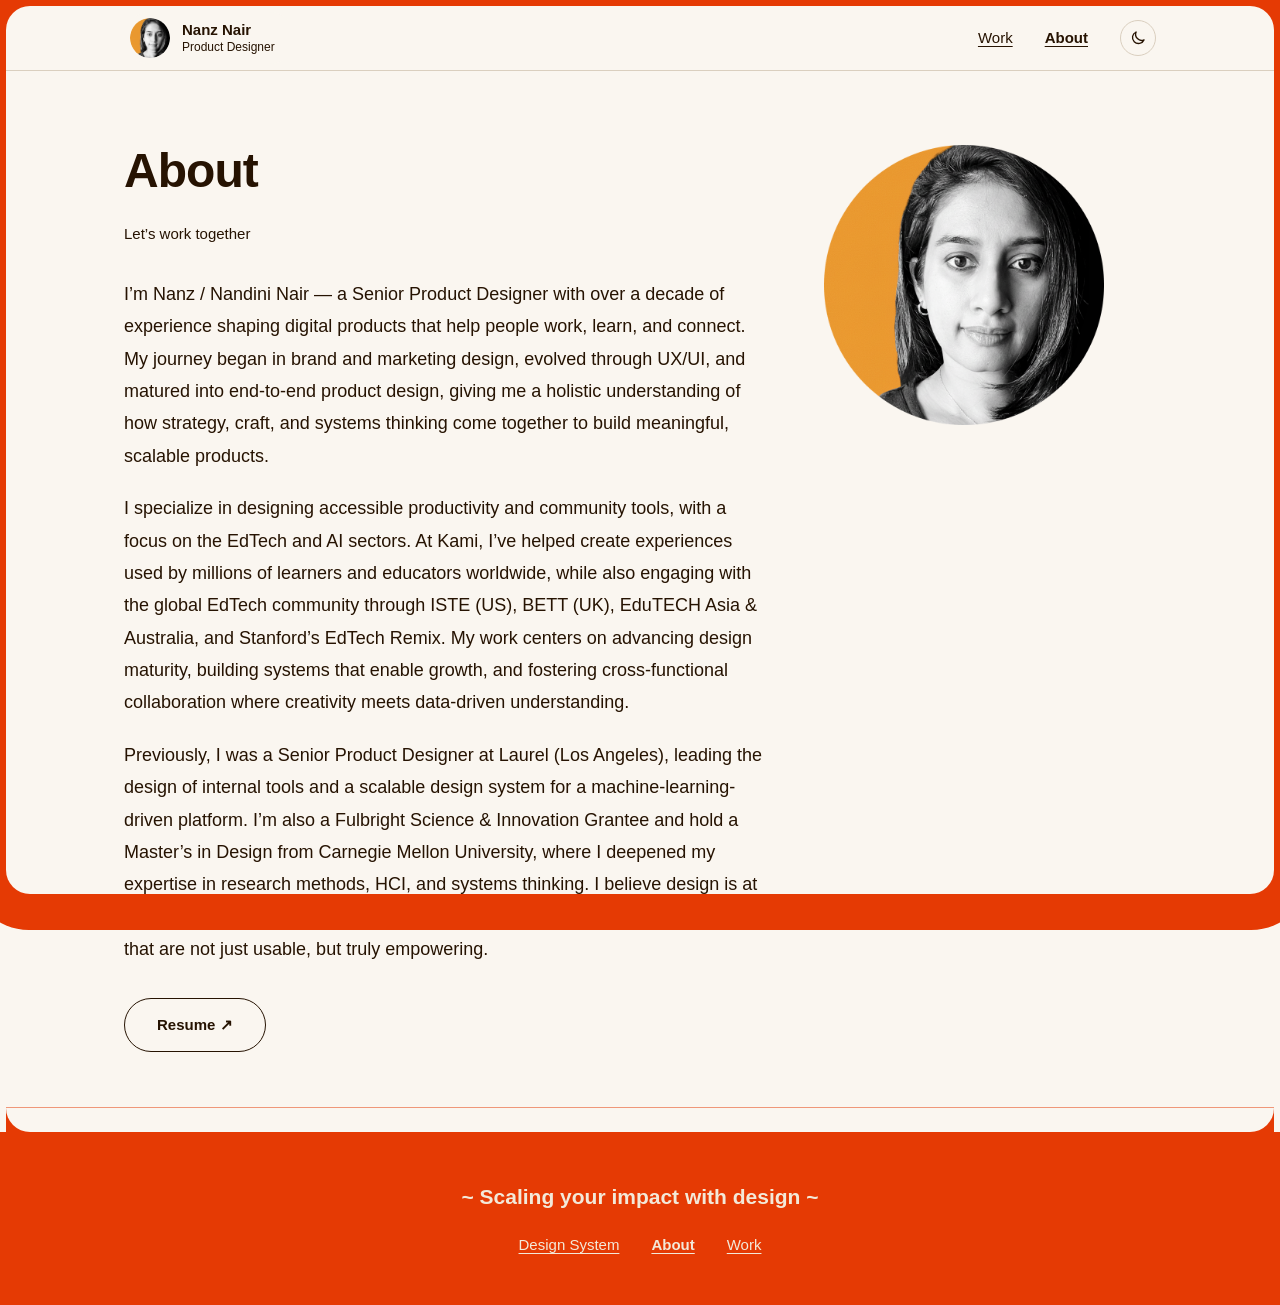
==== about.html @ 302755ed "Add About and Design System pages; restyle with Avenir, earth palette and dark mode - Move About int" ====
<!DOCTYPE html>
<html lang="en">
<head>
  <meta charset="UTF-8">
  <meta name="viewport" content="width=device-width, initial-scale=1.0">
  <meta http-equiv="Content-Security-Policy" content="default-src 'none'; script-src 'self'; style-src 'self'; font-src 'self'; img-src 'self' data:; base-uri 'none'; form-action 'none'">
  <title>About — Nanz Nair</title>
  <script src="theme.js"></script>
  <link rel="stylesheet" href="style.css">
  <link rel="icon" type="image/png" href="images/nanz-photo.png">
</head>
<body>

  <!-- Navigation -->
  <nav class="nav">
    <div class="nav-inner">
      <a href="index.html" class="nav-logo">
        <img src="images/nanz-photo.png" alt="Nanz Nair" class="nav-avatar">
        <span class="nav-logo-text">
          <span class="nav-logo-name" data-hover="Nandini Nair">Nanz Nair</span>
          <span class="nav-logo-role">Product Designer</span>
        </span>
      </a>
      <div class="nav-links">
        <a href="index.html#work">Work</a>
        <a href="about.html" aria-current="page">About</a>
        <button type="button" class="theme-toggle" aria-label="Switch to dark mode" aria-pressed="false">
          <svg class="icon-moon" viewBox="0 0 24 24" fill="none" stroke="currentColor" stroke-width="1.8" stroke-linecap="round" stroke-linejoin="round" aria-hidden="true"><path d="M20 14.5A8 8 0 0 1 9.5 4a8 8 0 1 0 10.5 10.5Z"/></svg>
          <svg class="icon-sun" viewBox="0 0 24 24" fill="none" stroke="currentColor" stroke-width="1.8" stroke-linecap="round" stroke-linejoin="round" aria-hidden="true"><circle cx="12" cy="12" r="4"/><path d="M12 2v2M12 20v2M4.9 4.9l1.4 1.4M17.7 17.7l1.4 1.4M2 12h2M20 12h2M4.9 19.1l1.4-1.4M17.7 6.3l1.4-1.4"/></svg>
        </button>
      </div>
    </div>
  </nav>

  <!-- About -->
  <main id="about" class="section about">
    <div class="container">
      <div class="about-inner">
        <h1 class="page-title">About</h1>
        <p class="about-label">Let&rsquo;s work together</p>
        <p class="about-bio">I&rsquo;m Nanz / Nandini Nair &mdash; a Senior Product Designer with over a decade of experience shaping digital products that help people work, learn, and connect. My journey began in brand and marketing design, evolved through UX/UI, and matured into end-to-end product design, giving me a holistic understanding of how strategy, craft, and systems thinking come together to build meaningful, scalable products.</p>
        <p class="about-bio">I specialize in designing accessible productivity and community tools, with a focus on the EdTech and AI sectors. At Kami, I&rsquo;ve helped create experiences used by millions of learners and educators worldwide, while also engaging with the global EdTech community through ISTE (US), BETT (UK), EduTECH Asia &amp; Australia, and Stanford&rsquo;s EdTech Remix. My work centers on advancing design maturity, building systems that enable growth, and fostering cross-functional collaboration where creativity meets data-driven understanding.</p>
        <p class="about-bio">Previously, I was a Senior Product Designer at Laurel (Los Angeles), leading the design of internal tools and a scalable design system for a machine-learning-driven platform. I&rsquo;m also a Fulbright Science &amp; Innovation Grantee and hold a Master&rsquo;s in Design from Carnegie Mellon University, where I deepened my expertise in research methods, HCI, and systems thinking. I believe design is at its best when it brings clarity and humanity to complexity &mdash; crafting experiences that are not just usable, but truly empowering.</p>
        <a href="https://www.linkedin.com/in/nanznair/" target="_blank" rel="noopener" class="btn btn--outline">Resume &#8599;</a>
      </div>
      <div class="about-image">
        <img src="images/nanz-photo.png" alt="Nanz Nair">
      </div>
    </div>
  </main>

  <!-- Footer -->
  <footer class="footer">
    <div class="container">
      <p class="footer-tagline">~ Scaling your impact with design ~</p>
      <nav class="footer-links" aria-label="Footer">
        <a href="design-system.html">Design System</a>
        <a href="about.html" aria-current="page">About</a>
        <a href="index.html#work">Work</a>
      </nav>
    </div>
  </footer>

</body>
</html>
---- style.css ----
/* ===== Fonts =====
   Avenir ships with macOS and iOS. Each face is pinned by name because
   asking for Avenir by weight alone returns the wrong faces (e.g. 800 misses Heavy). */
@font-face { font-family: 'Avenir Local'; src: local('Avenir-Medium'), local('Avenir Medium'); font-weight: 500; }
@font-face { font-family: 'Avenir Local'; src: local('Avenir-Heavy'), local('Avenir Heavy'); font-weight: 800; }

/* ===== Reset & Variables ===== */
*, *::before, *::after { margin: 0; padding: 0; box-sizing: border-box; }

:root {
  /* Palette */
  --orange: #e53a04;
  --mahogany: #561305;
  --forest: #1f3300;
  --olive: #676f0f;
  --black: #261302;
  --neutral: #f3e9d9;

  --accent: var(--orange); /* frame, footer, link-hover highlight; not a text colour */
  --frame: 6px;
  --frame-color: var(--orange);
  --frame-radius: 24px;  /* inner corners only */

  /* Type: Avenir, falling back to Helvetica Neue */
  --font: 'Avenir Local', 'Avenir', 'Helvetica Neue', Helvetica, Arial, sans-serif;
  --mono: ui-monospace, SFMono-Regular, Menlo, monospace;
  --weight-medium: 500;
  --weight-heavy: 800;

  /* Type scale: multiples of 3px */
  --text-small: 0.75rem;       /* 12px  Medium: small text */
  --text-secondary: 0.9375rem; /* 15px  Medium: secondary */
  --text-body: 1.125rem;       /* 18px  Medium: body copy */
  --text-title: 1.3125rem;     /* 21px  Heavy: title */
  --text-display-sm: 2.25rem;  /* 36px  Heavy: page titles on mobile */
  --text-display: 3rem;        /* 48px  Heavy: hero and page titles */
}

/* ===== Themes =====
   theme.js sets data-theme on <html>. Any element can also carry data-theme
   to show the other theme locally (the Design System previews do this). */
:root,
[data-theme="light"] {
  color-scheme: light;
  --bg: #faf6f0;       /* neutral 40% on white */
  --card: #faf6f0;
  --text: var(--black);
  --tag-bg: var(--neutral);
  --border: #dacfbf;   /* black 12% on neutral */
  --dot: #cec2b2;      /* black 18% on neutral */
  --shadow: rgba(38, 19, 2, 0.08);
}

[data-theme="dark"] {
  color-scheme: dark;
  --bg: var(--black);
  --card: #32200f;     /* neutral 6% on black */
  --text: var(--neutral);
  --tag-bg: var(--black);
  --border: #4b3a29;   /* neutral 18% on black */
  --dot: #574636;      /* neutral 24% on black */
  --shadow: rgba(0, 0, 0, 0.35);
}

/* ===== Base ===== */
html {
  scroll-behavior: smooth;
  cursor: url('data:image/svg+xml,<svg xmlns="http://www.w3.org/2000/svg" width="20" height="20"><circle cx="10" cy="10" r="8" fill="%23e53a04"/></svg>') 10 10, auto;
}

a, button, .btn, .project-card, .nav-logo {
  cursor: url('data:image/svg+xml,<svg xmlns="http://www.w3.org/2000/svg" width="20" height="20"><circle cx="10" cy="10" r="8" fill="%23676f0f"/></svg>') 10 10, pointer;
}

a:active, button:active, .btn:active, .project-card:active, .nav-logo:active {
  cursor: url('data:image/svg+xml,<svg xmlns="http://www.w3.org/2000/svg" width="20" height="20"><circle cx="10" cy="10" r="8" fill="%23561305"/></svg>') 10 10, pointer;
}

body {
  min-height: 100vh;
  display: flex;
  flex-direction: column;
  font-family: var(--font);
  font-size: var(--text-body);
  font-weight: var(--weight-medium);
  background: var(--bg);
  background-image: radial-gradient(circle, var(--dot) 1px, transparent 1px);
  background-size: 24px 24px;
  color: var(--text);
  line-height: 1.6;
  -webkit-font-smoothing: antialiased;
}

.container { max-width: 1080px; margin: 0 auto; padding: 0 24px; }
.section { padding: 64px 0; }

.section-label {
  font-size: var(--text-secondary);
  font-weight: var(--weight-medium);
  color: var(--text);
  margin-bottom: 40px;
}

/* ===== Frame =====
   A fixed frame around the browser window; the page scrolls beneath it.
   A border can't round only its inner edge, so this is a rounded box inset by
   the frame width, with a solid shadow spread out past the window edges.
   The spread is wide enough that its own rounded corners fall off-screen,
   leaving the outer corners square. */
body::after {
  content: '';
  position: fixed;
  inset: var(--frame);
  border-radius: var(--frame-radius);
  box-shadow: 0 0 0 calc(var(--frame) * 2 + var(--frame-radius)) var(--frame-color);
  pointer-events: none;
  z-index: 1000;
}

/* ===== Navigation ===== */
.nav {
  position: sticky;
  top: var(--frame);
  background: var(--bg);
  z-index: 100;
  border-bottom: 1px solid var(--border);
}

.nav-inner {
  max-width: 1080px;
  margin: 0 auto;
  padding: 0 24px;
  display: flex;
  justify-content: space-between;
  align-items: center;
  height: 64px;
}

.nav-logo {
  display: flex;
  align-items: center;
  gap: 12px;
  text-decoration: none;
  color: var(--text);
  background: var(--card);
  border-radius: 100px;
  padding: 6px 20px 6px 6px;
  transition: box-shadow 0.2s;
}

.nav-logo:hover { box-shadow: 0 4px 16px var(--shadow); }

.nav-avatar {
  width: 40px;
  height: 40px;
  border-radius: 50%;
  object-fit: cover;
  flex-shrink: 0;
}

.nav-logo-text { display: flex; flex-direction: column; line-height: 1.3; }

.nav-logo-name {
  font-weight: var(--weight-heavy);
  font-size: var(--text-secondary);
  position: relative;
}

.nav-logo-name::after {
  content: attr(data-hover);
  position: absolute;
  left: 0;
  top: 0;
  opacity: 0;
  transition: opacity 0.2s;
}

.nav-logo:hover .nav-logo-name { color: transparent; }
.nav-logo:hover .nav-logo-name::after { opacity: 1; color: var(--text); }

.nav-logo-role { font-size: var(--text-small); font-weight: var(--weight-medium); color: var(--text); }

.nav-links { display: flex; align-items: center; gap: 32px; }

.theme-toggle {
  display: inline-grid;
  place-items: center;
  width: 36px;
  height: 36px;
  border-radius: 50%;
  border: 1px solid var(--border);
  background: var(--card);
  color: var(--text);
  transition: border-color 0.15s;
}

.theme-toggle:hover,
.theme-toggle:focus-visible { border-color: var(--text); }
.theme-toggle svg { width: 18px; height: 18px; }
.theme-toggle .icon-sun,
[data-theme="dark"] .theme-toggle .icon-moon { display: none; }
[data-theme="dark"] .theme-toggle .icon-sun { display: block; }

.nav-links a {
  font-size: var(--text-secondary);
  font-weight: var(--weight-medium);
}

.nav-links a[aria-current="page"] { font-weight: var(--weight-heavy); }

/* ===== Links =====
   Every text link: Black and underlined, highlighted Orange on hover.
   .nav-logo and .btn are links styled as components, so they opt out. */
a {
  color: var(--text);
  text-decoration: underline;
  text-decoration-thickness: 1px;
  text-underline-offset: 3px;
}

a:not(.nav-logo, .btn) {
  padding: 0 3px;
  margin: 0 -3px;  /* highlight bleeds past the text without shifting layout */
  border-radius: 4px;
  -webkit-box-decoration-break: clone;
  box-decoration-break: clone;  /* each line of a wrapped link gets its own block */
  transition: background-color 0.15s, color 0.15s, text-decoration-color 0.15s;
}

a:not(.nav-logo, .btn):hover,
a:not(.nav-logo, .btn):focus-visible {
  background-color: var(--orange);
  color: var(--neutral);  /* Neutral on Orange: 3.5:1 */
  text-decoration-color: transparent;
}

/* ===== Hero ===== */
.hero { padding: 100px 0 80px; }

.hero-headline {
  font-size: var(--text-display);
  font-weight: var(--weight-heavy);
  line-height: 1.1;
  letter-spacing: -0.02em;
  margin-bottom: 24px;
}

.hero-design { transition: all 0.3s; }

.hero-design:hover {
  background: linear-gradient(90deg, var(--orange), var(--olive), var(--orange));
  background-size: 200% 100%;
  -webkit-background-clip: text;
  background-clip: text;
  -webkit-text-fill-color: transparent;
  animation: gradient-shift 2s linear infinite;
}

@keyframes gradient-shift {
  0% { background-position: 0% 50%; }
  100% { background-position: 200% 50%; }
}

.hero-subtitle {
  font-size: var(--text-body);
  color: var(--text);
  margin-bottom: 32px;
  line-height: 1.7;
  max-width: 560px;
}

.hero-meta { display: flex; align-items: center; gap: 24px; font-size: var(--text-secondary); font-weight: var(--weight-medium); }

.hero-role { color: var(--text); }
.hero-role strong { color: var(--text); font-weight: var(--weight-heavy); }

/* ===== Project Cards (Shared) ===== */
.project-card__image { width: 100%; min-height: 200px; }
.project-card__image--carepatron { background: linear-gradient(135deg, var(--orange), var(--mahogany)); }
.project-card__image--kami { background: linear-gradient(135deg, var(--forest), var(--olive)); }
.project-card__image--laurel { background: linear-gradient(135deg, var(--mahogany), var(--black)); }
.project-card__image--cogo { background: linear-gradient(135deg, var(--olive), var(--forest)); }
.project-card__image--lifekit { background: linear-gradient(135deg, var(--mahogany), var(--orange)); }
.project-card__image--kumu { background: linear-gradient(135deg, var(--black), var(--forest)); }

.project-card__brand {
  font-size: var(--text-secondary);
  font-weight: var(--weight-heavy);
  color: var(--text);
  margin: 16px 0 8px;
}

.project-card__title {
  font-size: var(--text-title);
  font-weight: var(--weight-heavy);
  margin-bottom: 12px;
  line-height: 1.3;
}

.project-card__desc {
  color: var(--text);
  font-size: var(--text-body);
  line-height: 1.6;
  margin-bottom: 20px;
  max-width: 560px;
}

.project-card__tags { display: flex; flex-wrap: wrap; gap: 8px; }

.project-card__link {
  font-size: var(--text-secondary);
  font-weight: var(--weight-medium);
}

.tag {
  display: inline-block;
  padding: 6px 14px;
  font-size: var(--text-small);
  font-weight: var(--weight-medium);
  border-radius: 100px;
  background: var(--tag-bg);
  color: var(--text);
  border: 1px solid var(--border);
}

/* ===== Large Cards ===== */
.project-card--large {
  background: var(--card);
  border-radius: 16px;
  overflow: hidden;
  margin-bottom: 32px;
  border: 1px solid var(--border);
  display: flex;
  align-items: stretch;
  transition: transform 0.2s, box-shadow 0.2s;
}

.project-card--large:hover {
  transform: translateY(-2px);
  box-shadow: 0 8px 32px var(--shadow);
}

.project-card--large .project-card__info {
  flex: 0 0 45%;
  padding: 40px;
  display: flex;
  flex-direction: column;
  justify-content: center;
}

.project-card--large .project-card__image { flex: 1; min-height: 320px; }

/* ===== Small Cards ===== */
.project-grid { display: grid; grid-template-columns: repeat(3, 1fr); gap: 24px; }

.project-card--small {
  background: var(--card);
  border-radius: 16px;
  overflow: hidden;
  border: 1px solid var(--border);
  display: flex;
  flex-direction: column;
  transition: transform 0.2s, box-shadow 0.2s;
}

.project-card--small:hover {
  transform: translateY(-2px);
  box-shadow: 0 8px 32px var(--shadow);
}

.project-card--small .project-card__info {
  padding: 24px;
  order: -1;
  display: flex;
  flex-direction: column;
  gap: 12px;
}

.project-card--small .project-card__image { flex: 1; min-height: 140px; order: 1; }
.project-card--small .project-card__desc { margin-bottom: 0; }
.project-card--small .tag { align-self: flex-start; }

/* ===== About ===== */
.about { background: var(--card); padding: 80px 0; }
.about > .container { display: flex; align-items: flex-start; gap: 60px; }
.about-inner { flex: 1; max-width: 640px; }
.about-image { flex-shrink: 0; width: 280px; }
.about-image img { width: 100%; border-radius: 16px; object-fit: cover; }
.about-label { font-size: var(--text-secondary); font-weight: var(--weight-medium); color: var(--text); margin-bottom: 32px; }
.about-bio { font-size: var(--text-body); line-height: 1.8; color: var(--text); margin-bottom: 20px; }
.about-bio:last-of-type { margin-bottom: 32px; }

.btn {
  display: inline-block;
  padding: 14px 32px;
  font-size: var(--text-secondary);
  font-weight: var(--weight-heavy);
  font-family: var(--font);
  border-radius: 100px;
  text-decoration: none;
  transition: all 0.2s;
}

.btn--outline { color: var(--text); background: transparent; border: 1.5px solid var(--text); }
.btn--outline:hover { background: var(--text); color: var(--bg); }

/* ===== Footer ===== */
.footer {
  position: relative;
  margin-top: auto;  /* sits at the bottom of the window on short pages */
  background: var(--orange);
  color: var(--neutral);  /* Neutral on Orange: 3.5:1 */
  padding: 48px 0;
  text-align: center;
}

/* Round the page's bottom corners where it meets the footer, so the footer
   reads as part of the frame. Same shadow trick as the frame, clipped to
   this strip so only the two corner pieces show. */
.footer::before {
  content: '';
  position: absolute;
  left: var(--frame);
  right: var(--frame);
  bottom: 100%;
  height: var(--frame-radius);
  border-radius: 0 0 var(--frame-radius) var(--frame-radius);
  box-shadow: 0 0 0 var(--frame-radius) var(--orange);
  clip-path: inset(0 0 -1px 0);
  pointer-events: none;
}
.footer-tagline { font-size: var(--text-title); font-weight: var(--weight-heavy); }

.footer-links {
  display: flex;
  justify-content: center;
  flex-wrap: wrap;
  gap: 32px;
  margin-top: 20px;
}

.footer-links a {
  font-size: var(--text-secondary);
  font-weight: var(--weight-medium);
  color: var(--neutral);
}

/* An Orange highlight would vanish on the Orange footer, so invert it */
.footer a:not(.nav-logo, .btn):hover,
.footer a:not(.nav-logo, .btn):focus-visible { background-color: var(--black); color: var(--neutral); }

.footer-links a[aria-current="page"] { font-weight: var(--weight-heavy); }

/* ===== Page Title (sub-pages) ===== */
.page-title {
  font-size: var(--text-display);
  font-weight: var(--weight-heavy);
  line-height: 1.1;
  letter-spacing: -0.02em;
  margin-bottom: 24px;
}

/* ===== Design System ===== */
.ds-intro { padding: 100px 0 32px; }
.ds-section { padding: 48px 0; }
.ds code { font-family: var(--mono); font-size: var(--text-small); color: var(--text); }

.swatch-grid { display: grid; grid-template-columns: repeat(auto-fill, minmax(140px, 1fr)); gap: 24px; }
.swatch__chip { height: 96px; border-radius: 16px; border: 1px solid var(--border); margin-bottom: 12px; }
.swatch__chip--orange { background: var(--orange); }
.swatch__chip--mahogany { background: var(--mahogany); }
.swatch__chip--forest { background: var(--forest); }
.swatch__chip--olive { background: var(--olive); }
.swatch__chip--black { background: var(--black); }
.swatch__chip--neutral { background: var(--neutral); }
.swatch__role { font-size: var(--text-small); font-weight: var(--weight-medium); color: var(--text); margin: 2px 0 4px; }
.ds-note { margin-top: 40px; margin-bottom: 0; }
.ds-lede { max-width: 720px; margin-bottom: 32px; }
.theme-grid { display: grid; grid-template-columns: 1fr 1fr; gap: 24px; }

.theme-preview {
  background: var(--bg);
  color: var(--text);
  border: 1px solid var(--border);
  border-radius: 16px;
  padding: 28px;
}

.theme-preview__demo { display: flex; flex-wrap: wrap; align-items: center; gap: 12px; margin: 16px 0 24px; }
.token-list { display: grid; gap: 10px; list-style: none; padding-top: 20px; border-top: 1px solid var(--border); }
.token { display: flex; align-items: center; gap: 12px; font-size: var(--text-small); }
.token code { margin-left: auto; color: var(--text); }
.token__chip { width: 24px; height: 24px; border-radius: 6px; border: 1px solid var(--border); flex-shrink: 0; }
.token__chip--bg { background: var(--bg); }
.token__chip--card { background: var(--card); }
.token__chip--text { background: var(--text); }
.token__chip--tag { background: var(--tag-bg); }
.token__chip--border { background: var(--border); }
.swatch__name { font-weight: var(--weight-heavy); font-size: var(--text-secondary); }

.type-specimen {
  background: var(--card);
  border: 1px solid var(--border);
  border-radius: 16px;
  padding: 32px;
  margin-bottom: 24px;
}

.type-specimen__meta { margin-bottom: 12px; font-size: var(--text-small); font-weight: var(--weight-medium); color: var(--text); }
.type-specimen--scale { padding: 8px 32px; }
.type-row { display: grid; grid-template-columns: 200px 1fr; gap: 24px; align-items: baseline; padding: 24px 0; border-bottom: 1px solid var(--border); }
.type-row:last-child { border-bottom: 0; }
.type-row__meta { display: flex; flex-direction: column; gap: 2px; font-size: var(--text-small); font-weight: var(--weight-medium); color: var(--text); }
.type-row__meta strong { color: var(--text); font-weight: var(--weight-heavy); font-size: var(--text-secondary); }
.type-row__sample { line-height: 1.3; min-width: 0; overflow-wrap: anywhere; }
.type-display { font-size: var(--text-display); font-weight: var(--weight-heavy); line-height: 1.1; letter-spacing: -0.02em; }
.type-title { font-size: var(--text-title); font-weight: var(--weight-heavy); }
.type-body { font-size: var(--text-body); font-weight: var(--weight-medium); }
.type-secondary { font-size: var(--text-secondary); font-weight: var(--weight-medium); }
.type-small { font-size: var(--text-small); font-weight: var(--weight-medium); }

.component-grid { display: grid; grid-template-columns: repeat(3, 1fr); gap: 24px; margin-bottom: 24px; }

.component {
  background: var(--card);
  border: 1px solid var(--border);
  border-radius: 16px;
  padding: 28px;
}

.component__name { font-size: var(--text-small); font-weight: var(--weight-medium); color: var(--text); margin-bottom: 20px; }
.component__demo { display: flex; flex-wrap: wrap; align-items: center; gap: 8px; }
.component--wide .project-card { margin-bottom: 0; }

/* ===== Responsive ===== */
@media (max-width: 768px) {
  .hero { padding: 64px 0 48px; }
  .hero-headline, .page-title, .type-display { font-size: var(--text-display-sm); }
  .type-row { grid-template-columns: 1fr; gap: 8px; }
  .project-card--large { flex-direction: column; }
  .project-card--large .project-card__info { flex: none; }
  .project-card--large .project-card__image { min-height: 200px; }
  .project-grid { grid-template-columns: 1fr; }
  .about > .container { flex-direction: column; gap: 40px; }
  .about-image { width: 100%; max-width: 320px; }
  .ds-intro { padding: 64px 0 24px; }
  .component-grid { grid-template-columns: 1fr; }
  .theme-grid { grid-template-columns: 1fr; }
}

@media (max-width: 480px) {
  .nav-inner { height: 56px; }
  .nav-links { gap: 20px; }
  .hero-meta { flex-direction: column-reverse; align-items: flex-start; gap: 12px; }
  .project-card__info { padding: 20px; }
  .footer-links { gap: 20px; }
  .component { padding: 20px; }
}
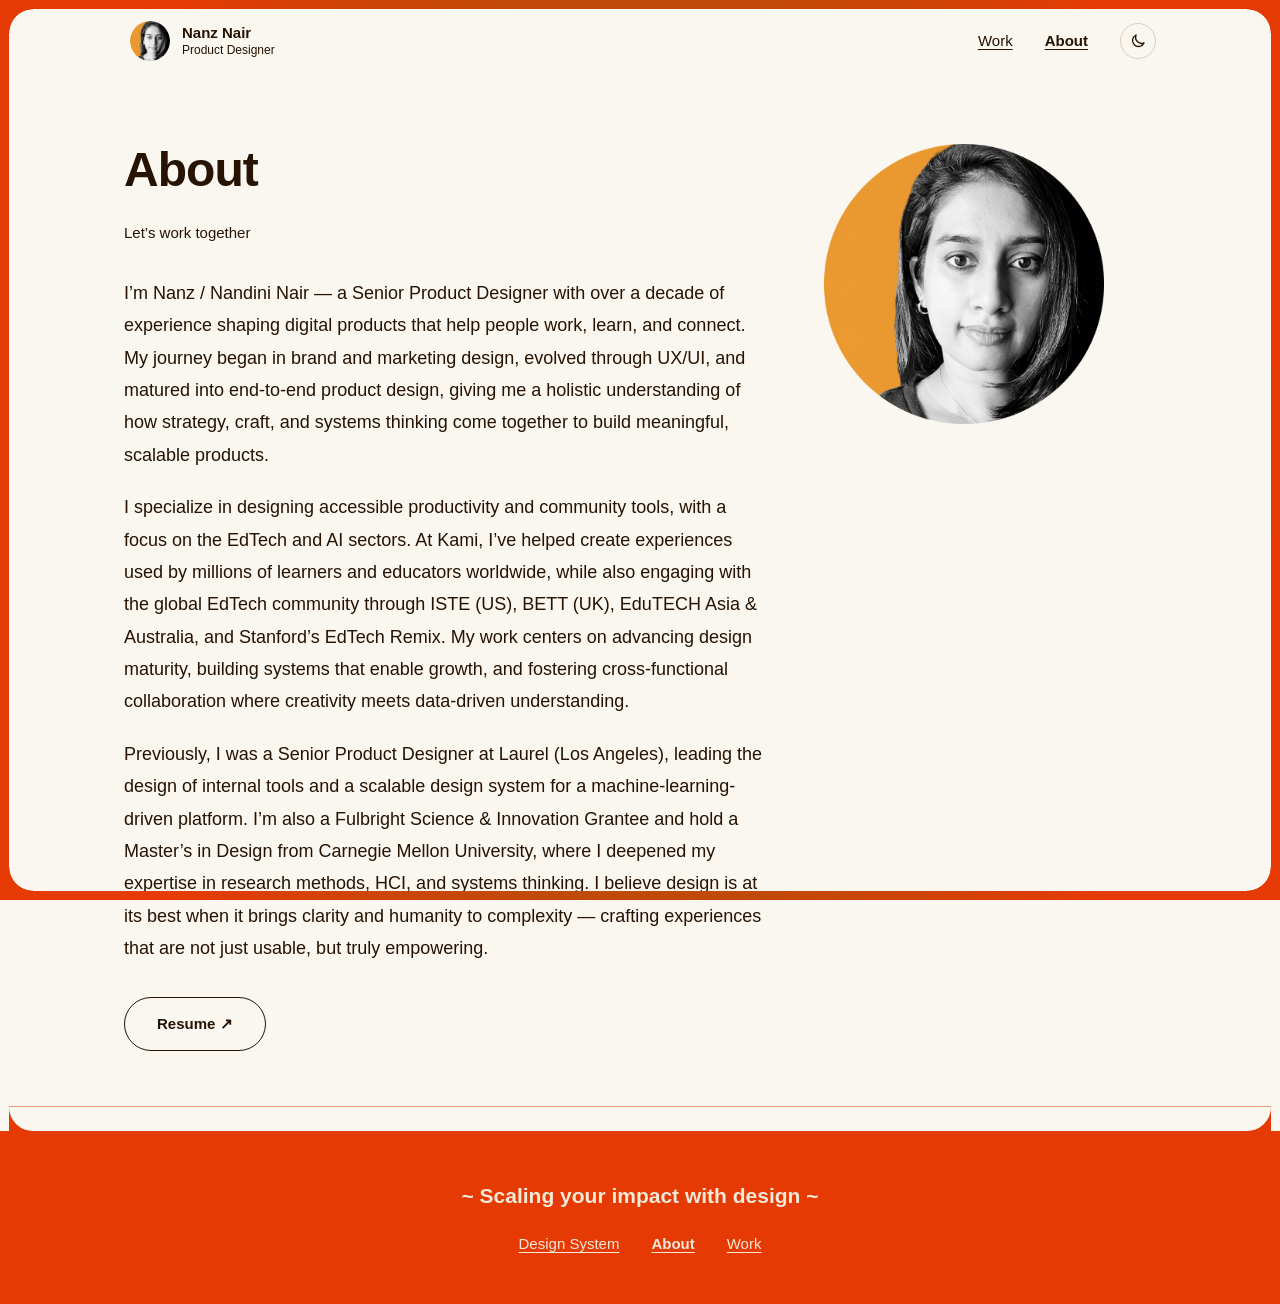
==== commit 308caf94: "Make the frame a gradient whose glow follows the cursor The frame is now an Orange gradient with an " ====
--- a/about.html
+++ b/about.html
@@ -6,7 +6,11 @@
   <meta http-equiv="Content-Security-Policy" content="default-src 'none'; script-src 'self'; style-src 'self'; font-src 'self'; img-src 'self' data:; base-uri 'none'; form-action 'none'">
   <title>About — Nanz Nair</title>
   <script src="theme.js"></script>
-  <link rel="stylesheet" href="style.css">
+  <script src="frame.js" defer></script>
+  <link rel="stylesheet" href="css/tokens.css">
+  <link rel="stylesheet" href="css/base.css">
+  <link rel="stylesheet" href="css/layout.css">
+  <link rel="stylesheet" href="css/components.css">
   <link rel="icon" type="image/png" href="images/nanz-photo.png">
 </head>
 <body>
--- a/css/tokens.css
+++ b/css/tokens.css
@@ -0,0 +1,170 @@
+/* ==========================================================================
+   Tokens: the only file with raw values (colours, font names, sizes).
+   Everything else uses var(--…). Need a new value? Add a token here first.
+
+   Load order on every page: tokens.css, base.css, layout.css, components.css
+
+   Breakpoints (custom properties don't work inside media queries, so these
+   are written literally in components.css; keep them in sync):
+     --bp-md: 768px   tablet and below: single-column cards, smaller display type
+     --bp-sm: 480px   phone: shorter nav, stacked hero meta
+   ========================================================================== */
+
+/* Fonts: Avenir ships with macOS and iOS. Each face is pinned by name because
+   asking for Avenir by weight alone returns the wrong faces (800 misses Heavy). */
+@font-face { font-family: 'Avenir Local'; src: local('Avenir-Medium'), local('Avenir Medium'); font-weight: 500; }
+@font-face { font-family: 'Avenir Local'; src: local('Avenir-Heavy'), local('Avenir Heavy'); font-weight: 800; }
+
+:root {
+  /* ---- Palette (raw values) ---- */
+  --orange: #e53a04;
+  --mahogany: #561305;
+  --forest: #1f3300;
+  --olive: #676f0f;
+  --black: #261302;
+  --neutral: #f3e9d9;
+
+  /* Mixed from the palette for interface surfaces */
+  --cream-50: #faf6f0;       /* neutral 40% on white: light page and cards */
+  --cream-200: #dacfbf;      /* black 12% on neutral: light border */
+  --brown-850: #4b3a29;      /* neutral 18% on black: dark border */
+  --brown-900: #32200f;      /* neutral 6% on black: dark cards */
+  --shadow-brown: rgba(38, 19, 2, 0.08);
+  --shadow-black: rgba(0, 0, 0, 0.35);
+
+  /* ---- Colour roles that don't change with the theme ---- */
+  --color-accent: var(--orange);           /* frame, footer, link-hover highlight; never text */
+  --color-frame-glow: var(--olive);        /* frame gradient colour nearest the cursor */
+  --color-on-accent: var(--neutral);       /* text on Orange: 3.5:1 */
+  --color-inverse: var(--black);           /* footer link hover highlight */
+  --color-on-inverse: var(--neutral);
+
+  /* Project image fills (placeholders until real images) */
+  --fill-carepatron: linear-gradient(135deg, var(--orange), var(--mahogany));
+  --fill-kami: linear-gradient(135deg, var(--forest), var(--olive));
+  --fill-laurel: linear-gradient(135deg, var(--mahogany), var(--black));
+  --fill-cogo: linear-gradient(135deg, var(--olive), var(--forest));
+  --fill-lifekit: linear-gradient(135deg, var(--mahogany), var(--orange));
+  --fill-kumu: linear-gradient(135deg, var(--black), var(--forest));
+  --fill-highlight: linear-gradient(90deg, var(--orange), var(--olive), var(--orange));
+  --fill-highlight-size: 200% 100%;
+
+  /* Cursors: an Orange dot by default; a Black pointing hand (Neutral outline,
+     so it shows in dark mode too) over links and buttons, hotspot at the fingertip */
+  --cursor-default: url('data:image/svg+xml,<svg xmlns="http://www.w3.org/2000/svg" width="20" height="20"><circle cx="10" cy="10" r="8" fill="%23e53a04"/></svg>') 10 10, auto;
+  --cursor-pointer: url('data:image/svg+xml,<svg xmlns="http://www.w3.org/2000/svg" width="24" height="24" viewBox="0 0 24 24"><path d="M9 14V3.5a1.5 1.5 0 0 1 3 0V10V8.7a1.5 1.5 0 0 1 3 0V10.5V9.7a1.5 1.5 0 0 1 3 0V11.5V11a1.5 1.5 0 0 1 3 0V16a6 6 0 0 1-6 6h-1.6a6 6 0 0 1-4.7-2.3l-3.3-4.2a1.6 1.6 0 0 1 2.4-2.1L9 15.3Z" fill="%23261302" stroke="%23f3e9d9" stroke-width="1.2" stroke-linejoin="round"/></svg>') 10 2, pointer;
+  --cursor-active: var(--cursor-pointer);
+
+  /* ---- Typography ---- */
+  --font-display: 'Avenir Local', 'Avenir', 'Helvetica Neue', Helvetica, Arial, sans-serif;
+  --font-body: 'Avenir Local', 'Avenir', 'Helvetica Neue', Helvetica, Arial, sans-serif;
+  --font-mono: ui-monospace, SFMono-Regular, Menlo, monospace;
+  --weight-medium: 500;
+  --weight-heavy: 800;
+
+  /* Type scale: multiples of 3px */
+  --text-small: 0.75rem;       /* 12px  Medium: small text */
+  --text-secondary: 0.9375rem; /* 15px  Medium: secondary */
+  --text-body: 1.125rem;       /* 18px  Medium: body copy */
+  --text-title: 1.3125rem;     /* 21px  Heavy: title */
+  --text-display-sm: 2.25rem;  /* 36px  Heavy: display on tablet and below */
+  --text-display: 3rem;        /* 48px  Heavy: hero and page titles */
+
+  --leading-tight: 1.1;
+  --leading-snug: 1.3;
+  --leading-normal: 1.6;
+  --leading-relaxed: 1.7;
+  --leading-loose: 1.8;
+  --tracking-tight: -0.02em;
+
+  /* ---- Spacing (named by pixel value) ---- */
+  --space-2: 2px;
+  --space-4: 4px;
+  --space-6: 6px;
+  --space-8: 8px;
+  --space-10: 10px;
+  --space-12: 12px;
+  --space-14: 14px;
+  --space-16: 16px;
+  --space-20: 20px;
+  --space-24: 24px;
+  --space-28: 28px;
+  --space-32: 32px;
+  --space-40: 40px;
+  --space-48: 48px;
+  --space-60: 60px;
+  --space-64: 64px;
+  --space-80: 80px;
+  --space-100: 100px;
+
+  /* ---- Radius ---- */
+  --radius-xs: 4px;       /* link highlight */
+  --radius-sm: 6px;       /* token chips */
+  --radius-lg: 16px;      /* cards, panels, photo */
+  --radius-pill: 100px;   /* tags, buttons, name pill */
+  --radius-round: 50%;    /* avatar, theme toggle */
+
+  /* ---- Borders, lines, motion offsets ---- */
+  --border-strong: 1.5px;       /* outline button */
+  --underline-offset: 3px;
+  --link-bleed: 3px;            /* link highlight extends this far past the text */
+  --lift: 2px;                  /* card hover rise */
+
+  /* ---- Frame ---- */
+  --frame: 9px;
+  --frame-radius: 24px;         /* inner corners only */
+  --frame-glow: 50vmax;         /* how far the cursor glow spreads along the frame */
+  --frame-follow: 0.2s;         /* how quickly the glow catches up with the cursor */
+  --mask-solid: #000;           /* opaque fill for mask layers (only alpha matters) */
+  --mask-feather: 0.75px;       /* softens curved mask edges */
+
+  /* ---- Sizes ---- */
+  --content-width: 1080px;
+  --measure: 560px;             /* hero subtitle, card descriptions */
+  --measure-wide: 640px;        /* About bio */
+  --measure-lede: 720px;        /* style guide intro */
+  --nav-height: 64px;
+  --nav-height-sm: 56px;
+  --avatar: 40px;
+  --toggle: 36px;
+  --icon: 18px;
+  --chip: 24px;                 /* style guide token chip */
+  --swatch: 96px;               /* style guide swatch height */
+  --swatch-min: 140px;          /* style guide swatch column */
+  --type-label: 200px;          /* style guide type-scale label column */
+  --about-image: 280px;
+  --about-image-max: 320px;
+  --card-info: 45%;             /* large card text column */
+  --card-image-min: 200px;
+  --card-image-min-lg: 320px;
+  --card-image-min-sm: 140px;
+
+  /* ---- Layers ---- */
+  --z-nav: 100;
+  --z-frame: 1000;
+}
+
+/* ---- Themed colour roles ----
+   theme.js sets data-theme on <html>. Any element can also carry data-theme to
+   show the other theme locally (the style guide previews do this), so every
+   token that depends on a themed value is defined here, not on :root alone. */
+:root,
+[data-theme="light"] {
+  --color-bg: var(--cream-50);
+  --color-surface: var(--cream-50);
+  --color-text: var(--black);
+  --color-tag: var(--neutral);
+  --color-border: var(--cream-200);
+  --shadow-sm: 0 4px 16px var(--shadow-brown);
+  --shadow-md: 0 8px 32px var(--shadow-brown);
+}
+
+[data-theme="dark"] {
+  --color-bg: var(--black);
+  --color-surface: var(--brown-900);
+  --color-text: var(--neutral);
+  --color-tag: var(--black);
+  --color-border: var(--brown-850);
+  --shadow-sm: 0 4px 16px var(--shadow-black);
+  --shadow-md: 0 8px 32px var(--shadow-black);
+}
--- a/css/base.css
+++ b/css/base.css
@@ -0,0 +1,61 @@
+/* ==========================================================================
+   Base: reset and element defaults. Values come from tokens.css.
+   ========================================================================== */
+
+/* ---- Reset ---- */
+*, *::before, *::after { margin: 0; padding: 0; box-sizing: border-box; }
+
+/* ---- Theme: lets the browser draw scrollbars and form controls to match ---- */
+:root,
+[data-theme="light"] { color-scheme: light; }
+[data-theme="dark"] { color-scheme: dark; }
+
+/* ---- Document ---- */
+html {
+  scroll-behavior: smooth;
+  cursor: var(--cursor-default);
+}
+
+a, button, .btn, .project-card, .nav-logo {
+  cursor: var(--cursor-pointer);
+}
+
+a:active, button:active, .btn:active, .project-card:active, .nav-logo:active {
+  cursor: var(--cursor-active);
+}
+
+body {
+  font-family: var(--font-body);
+  font-size: var(--text-body);
+  font-weight: var(--weight-medium);
+  background: var(--color-bg);
+  color: var(--color-text);
+  line-height: var(--leading-normal);
+  -webkit-font-smoothing: antialiased;
+}
+
+/* ---- Links ----
+   Every text link: underlined in the text colour, highlighted Orange on hover.
+   .nav-logo and .btn are links styled as components, so they opt out. */
+a {
+  color: var(--color-text);
+  text-decoration: underline;
+  text-decoration-thickness: 1px;
+  text-underline-offset: var(--underline-offset);
+}
+
+a:not(.nav-logo, .btn) {
+  padding: 0 var(--link-bleed);
+  margin: 0 calc(-1 * var(--link-bleed));  /* highlight bleeds past the text without shifting layout */
+  border-radius: var(--radius-xs);
+  -webkit-box-decoration-break: clone;
+  box-decoration-break: clone;  /* each line of a wrapped link gets its own block */
+  transition: background-color 0.15s, color 0.15s, text-decoration-color 0.15s;
+}
+
+a:not(.nav-logo, .btn):hover,
+a:not(.nav-logo, .btn):focus-visible {
+  background-color: var(--color-accent);
+  color: var(--color-on-accent);
+  text-decoration-color: transparent;
+}
--- a/css/layout.css
+++ b/css/layout.css
@@ -0,0 +1,16 @@
+/* ==========================================================================
+   Layout: page shell and layout helpers. Values come from tokens.css.
+   ========================================================================== */
+
+/* Page shell: a column that pushes the footer to the bottom on short pages */
+body {
+  min-height: 100vh;
+  display: flex;
+  flex-direction: column;
+}
+
+/* Centred content column with side gutters */
+.container { max-width: var(--content-width); margin: 0 auto; padding: 0 var(--space-24); }
+
+/* Vertical rhythm for page sections */
+.section { padding: var(--space-64) 0; }
--- a/css/components.css
+++ b/css/components.css
@@ -0,0 +1,538 @@
+/* ==========================================================================
+   Components: one section per component. Values come from tokens.css.
+   Every component here is shown in design-system.html; add new ones there too.
+   Rule order matters in a few places (noted), and the responsive rules stay last.
+   ========================================================================== */
+
+/* ===== Section label ===== */
+.section-label {
+  font-size: var(--text-secondary);
+  font-weight: var(--weight-medium);
+  color: var(--color-text);
+  margin-bottom: var(--space-40);
+}
+
+/* ===== Frame =====
+   A fixed frame around the browser window; the page scrolls beneath it.
+   Square outer corners, rounded inner corners, filled with a gradient whose
+   glow follows the cursor (frame.js sets --pointer-x / --pointer-y).
+
+   Fallback (no mask-composite support): a solid frame drawn as a rounded box
+   inset by the frame width, with a shadow spread past the window edges. */
+body::after {
+  content: '';
+  position: fixed;
+  inset: var(--frame);
+  border-radius: var(--frame-radius);
+  box-shadow: 0 0 0 calc(var(--frame) * 2 + var(--frame-radius)) var(--color-accent);
+  pointer-events: none;
+  z-index: var(--z-frame);
+}
+
+/* Cursor position, registered so it can ease smoothly. Defaults to the centre. */
+@property --pointer-x { syntax: '<length-percentage>'; inherits: true; initial-value: 50%; }
+@property --pointer-y { syntax: '<length-percentage>'; inherits: true; initial-value: 50%; }
+
+/* Gradient frame: a full-window gradient with the inner rounded rectangle cut
+   out by the mask. Top layer = whole window; the layers below it add up to
+   the rounded rectangle (two crossing bands + four corner circles), which is
+   subtracted. */
+@supports (mask-composite: subtract) {
+  html { transition: --pointer-x var(--frame-follow) ease-out, --pointer-y var(--frame-follow) ease-out; }
+
+  body::after {
+    --k: calc(var(--frame) + var(--frame-radius));  /* corner circle centre offset */
+    --corner: var(--mask-solid) calc(var(--frame-radius) - var(--mask-feather)), transparent var(--frame-radius);
+    inset: 0;
+    border-radius: 0;
+    box-shadow: none;
+    background: radial-gradient(circle at var(--pointer-x) var(--pointer-y), var(--color-frame-glow), var(--color-accent) var(--frame-glow));
+    mask-image:
+      linear-gradient(var(--mask-solid) 0 0),
+      linear-gradient(var(--mask-solid) 0 0),
+      linear-gradient(var(--mask-solid) 0 0),
+      radial-gradient(circle at var(--k) var(--k), var(--corner)),
+      radial-gradient(circle at calc(100% - var(--k)) var(--k), var(--corner)),
+      radial-gradient(circle at var(--k) calc(100% - var(--k)), var(--corner)),
+      radial-gradient(circle at calc(100% - var(--k)) calc(100% - var(--k)), var(--corner));
+    mask-size:
+      100% 100%,
+      calc(100% - 2 * var(--k)) calc(100% - 2 * var(--frame)),
+      calc(100% - 2 * var(--frame)) calc(100% - 2 * var(--k)),
+      100% 100%, 100% 100%, 100% 100%, 100% 100%;
+    mask-position: center;
+    mask-repeat: no-repeat;
+    mask-composite: subtract, add, add, add, add, add, add;
+  }
+}
+
+@media (prefers-reduced-motion: reduce) {
+  html { transition: none; }
+}
+
+/* ===== Navigation =====
+   .nav > .nav-inner > [.nav-logo, .nav-links > (links, .theme-toggle)] */
+.nav {
+  position: sticky;
+  top: var(--frame);
+  background: var(--color-bg);
+  z-index: var(--z-nav);
+}
+
+.nav-inner {
+  max-width: var(--content-width);
+  margin: 0 auto;
+  padding: 0 var(--space-24);
+  display: flex;
+  justify-content: space-between;
+  align-items: center;
+  height: var(--nav-height);
+}
+
+/* Name pill: avatar + name (swaps to the full name on hover) + role */
+.nav-logo {
+  display: flex;
+  align-items: center;
+  gap: var(--space-12);
+  text-decoration: none;
+  color: var(--color-text);
+  background: var(--color-surface);
+  border-radius: var(--radius-pill);
+  padding: var(--space-6) var(--space-20) var(--space-6) var(--space-6);
+  transition: box-shadow 0.2s;
+}
+
+.nav-logo:hover { box-shadow: var(--shadow-sm); }
+
+.nav-avatar {
+  width: var(--avatar);
+  height: var(--avatar);
+  border-radius: var(--radius-round);
+  object-fit: cover;
+  flex-shrink: 0;
+}
+
+.nav-logo-text { display: flex; flex-direction: column; line-height: var(--leading-snug); }
+
+.nav-logo-name {
+  font-weight: var(--weight-heavy);
+  font-size: var(--text-secondary);
+  position: relative;
+}
+
+.nav-logo-name::after {
+  content: attr(data-hover);
+  position: absolute;
+  left: 0;
+  top: 0;
+  opacity: 0;
+  transition: opacity 0.2s;
+}
+
+.nav-logo:hover .nav-logo-name { color: transparent; }
+.nav-logo:hover .nav-logo-name::after { opacity: 1; color: var(--color-text); }
+
+.nav-logo-role { font-size: var(--text-small); font-weight: var(--weight-medium); color: var(--color-text); }
+
+.nav-links { display: flex; align-items: center; gap: var(--space-32); }
+
+/* Theme toggle: round icon button; shows a moon in light mode, a sun in dark */
+.theme-toggle {
+  display: inline-grid;
+  place-items: center;
+  width: var(--toggle);
+  height: var(--toggle);
+  border-radius: var(--radius-round);
+  border: 1px solid var(--color-border);
+  background: var(--color-surface);
+  color: var(--color-text);
+  transition: border-color 0.15s;
+}
+
+.theme-toggle:hover,
+.theme-toggle:focus-visible { border-color: var(--color-text); }
+.theme-toggle svg { width: var(--icon); height: var(--icon); }
+.theme-toggle .icon-sun,
+[data-theme="dark"] .theme-toggle .icon-moon { display: none; }
+[data-theme="dark"] .theme-toggle .icon-sun { display: block; }
+
+.nav-links a {
+  font-size: var(--text-secondary);
+  font-weight: var(--weight-medium);
+}
+
+.nav-links a[aria-current="page"] { font-weight: var(--weight-heavy); }
+
+/* ===== Hero ===== */
+.hero { padding: var(--space-100) 0 var(--space-80); }
+
+.hero-headline {
+  font-family: var(--font-display);
+  font-size: var(--text-display);
+  font-weight: var(--weight-heavy);
+  line-height: var(--leading-tight);
+  letter-spacing: var(--tracking-tight);
+  margin-bottom: var(--space-24);
+}
+
+.hero-design { transition: all 0.3s; }
+
+.hero-design:hover {
+  background: var(--fill-highlight);
+  background-size: var(--fill-highlight-size);
+  -webkit-background-clip: text;
+  background-clip: text;
+  -webkit-text-fill-color: transparent;
+  animation: gradient-shift 2s linear infinite;
+}
+
+@keyframes gradient-shift {
+  0% { background-position: 0% 50%; }
+  100% { background-position: 200% 50%; }
+}
+
+.hero-subtitle {
+  font-size: var(--text-body);
+  color: var(--color-text);
+  margin-bottom: var(--space-32);
+  line-height: var(--leading-relaxed);
+  max-width: var(--measure);
+}
+
+.hero-meta { display: flex; align-items: center; gap: var(--space-24); font-size: var(--text-secondary); font-weight: var(--weight-medium); }
+
+.hero-role { color: var(--color-text); }
+.hero-role strong { color: var(--color-text); font-weight: var(--weight-heavy); }
+
+/* ===== Project card =====
+   .project-card--large (text beside image) or .project-card--small (text above image).
+   Image fill variants: --carepatron, --kami, --laurel, --cogo, --lifekit, --kumu */
+.project-card__image { width: 100%; min-height: var(--card-image-min); }
+.project-card__image--carepatron { background: var(--fill-carepatron); }
+.project-card__image--kami { background: var(--fill-kami); }
+.project-card__image--laurel { background: var(--fill-laurel); }
+.project-card__image--cogo { background: var(--fill-cogo); }
+.project-card__image--lifekit { background: var(--fill-lifekit); }
+.project-card__image--kumu { background: var(--fill-kumu); }
+
+.project-card__brand {
+  font-size: var(--text-secondary);
+  font-weight: var(--weight-heavy);
+  color: var(--color-text);
+  margin: var(--space-16) 0 var(--space-8);
+}
+
+.project-card__title {
+  font-family: var(--font-display);
+  font-size: var(--text-title);
+  font-weight: var(--weight-heavy);
+  margin-bottom: var(--space-12);
+  line-height: var(--leading-snug);
+}
+
+.project-card__desc {
+  color: var(--color-text);
+  font-size: var(--text-body);
+  line-height: var(--leading-normal);
+  margin-bottom: var(--space-20);
+  max-width: var(--measure);
+}
+
+.project-card__tags { display: flex; flex-wrap: wrap; gap: var(--space-8); }
+
+.project-card__link {
+  font-size: var(--text-secondary);
+  font-weight: var(--weight-medium);
+}
+
+/* ===== Tag ===== */
+.tag {
+  display: inline-block;
+  padding: var(--space-6) var(--space-14);
+  font-size: var(--text-small);
+  font-weight: var(--weight-medium);
+  border-radius: var(--radius-pill);
+  background: var(--color-tag);
+  color: var(--color-text);
+  border: 1px solid var(--color-border);
+}
+
+/* ===== Project card: large ===== */
+.project-card--large {
+  background: var(--color-surface);
+  border-radius: var(--radius-lg);
+  overflow: hidden;
+  margin-bottom: var(--space-32);
+  border: 1px solid var(--color-border);
+  display: flex;
+  align-items: stretch;
+  transition: transform 0.2s, box-shadow 0.2s;
+}
+
+.project-card--large:hover {
+  transform: translateY(calc(-1 * var(--lift)));
+  box-shadow: var(--shadow-md);
+}
+
+.project-card--large .project-card__info {
+  flex: 0 0 var(--card-info);
+  padding: var(--space-40);
+  display: flex;
+  flex-direction: column;
+  justify-content: center;
+}
+
+.project-card--large .project-card__image { flex: 1; min-height: var(--card-image-min-lg); }
+
+/* ===== Project card: small, in a three-column grid ===== */
+.project-grid { display: grid; grid-template-columns: repeat(3, 1fr); gap: var(--space-24); }
+
+.project-card--small {
+  background: var(--color-surface);
+  border-radius: var(--radius-lg);
+  overflow: hidden;
+  border: 1px solid var(--color-border);
+  display: flex;
+  flex-direction: column;
+  transition: transform 0.2s, box-shadow 0.2s;
+}
+
+.project-card--small:hover {
+  transform: translateY(calc(-1 * var(--lift)));
+  box-shadow: var(--shadow-md);
+}
+
+.project-card--small .project-card__info {
+  padding: var(--space-24);
+  order: -1;
+  display: flex;
+  flex-direction: column;
+  gap: var(--space-12);
+}
+
+.project-card--small .project-card__image { flex: 1; min-height: var(--card-image-min-sm); order: 1; }
+.project-card--small .project-card__desc { margin-bottom: 0; }
+.project-card--small .tag { align-self: flex-start; }
+
+/* ===== About =====
+   Order: must come after .section (layout.css) so its padding wins. */
+.about { background: var(--color-surface); padding: var(--space-80) 0; }
+.about > .container { display: flex; align-items: flex-start; gap: var(--space-60); }
+.about-inner { flex: 1; max-width: var(--measure-wide); }
+.about-image { flex-shrink: 0; width: var(--about-image); }
+.about-image img { width: 100%; border-radius: var(--radius-lg); object-fit: cover; }
+.about-label { font-size: var(--text-secondary); font-weight: var(--weight-medium); color: var(--color-text); margin-bottom: var(--space-32); }
+.about-bio { font-size: var(--text-body); line-height: var(--leading-loose); color: var(--color-text); margin-bottom: var(--space-20); }
+.about-bio:last-of-type { margin-bottom: var(--space-32); }
+
+/* ===== Button =====
+   Variants: .btn--outline (fills with the text colour on hover) */
+.btn {
+  display: inline-block;
+  padding: var(--space-14) var(--space-32);
+  font-size: var(--text-secondary);
+  font-weight: var(--weight-heavy);
+  font-family: var(--font-body);
+  border-radius: var(--radius-pill);
+  text-decoration: none;
+  transition: all 0.2s;
+}
+
+.btn--outline { color: var(--color-text); background: transparent; border: var(--border-strong) solid var(--color-text); }
+.btn--outline:hover { background: var(--color-text); color: var(--color-bg); }
+
+/* ===== Footer ===== */
+.footer {
+  position: relative;
+  margin-top: auto;  /* sits at the bottom of the window on short pages */
+  background: var(--color-accent);
+  color: var(--color-on-accent);
+  padding: var(--space-48) 0;
+  text-align: center;
+}
+
+/* Round the page's bottom corners where it meets the footer, so the footer
+   reads as part of the frame. Same shadow trick as the frame, clipped to
+   this strip so only the two corner pieces show. */
+.footer::before {
+  content: '';
+  position: absolute;
+  left: var(--frame);
+  right: var(--frame);
+  bottom: 100%;
+  height: var(--frame-radius);
+  border-radius: 0 0 var(--frame-radius) var(--frame-radius);
+  box-shadow: 0 0 0 var(--frame-radius) var(--color-accent);
+  clip-path: inset(0 0 -1px 0);
+  pointer-events: none;
+}
+.footer-tagline { font-family: var(--font-display); font-size: var(--text-title); font-weight: var(--weight-heavy); }
+
+.footer-links {
+  display: flex;
+  justify-content: center;
+  flex-wrap: wrap;
+  gap: var(--space-32);
+  margin-top: var(--space-20);
+}
+
+.footer-links a {
+  font-size: var(--text-secondary);
+  font-weight: var(--weight-medium);
+  color: var(--color-on-accent);
+}
+
+/* An accent highlight would vanish on the accent footer, so invert it */
+.footer a:not(.nav-logo, .btn):hover,
+.footer a:not(.nav-logo, .btn):focus-visible { background-color: var(--color-inverse); color: var(--color-on-inverse); }
+
+.footer-links a[aria-current="page"] { font-weight: var(--weight-heavy); }
+
+/* ===== Page title (sub-pages) ===== */
+.page-title {
+  font-family: var(--font-display);
+  font-size: var(--text-display);
+  font-weight: var(--weight-heavy);
+  line-height: var(--leading-tight);
+  letter-spacing: var(--tracking-tight);
+  margin-bottom: var(--space-24);
+}
+
+/* ===== Style guide (design-system.html only) =====
+   Order: .ds-note must stay before .type-specimen (the note uses both). */
+.ds-intro { padding: var(--space-100) 0 var(--space-32); }
+.ds-section { padding: var(--space-48) 0; }
+.ds code { font-family: var(--font-mono); font-size: var(--text-small); color: var(--color-text); }
+
+/* Palette swatches show raw palette tokens on purpose */
+.swatch-grid { display: grid; grid-template-columns: repeat(auto-fill, minmax(var(--swatch-min), 1fr)); gap: var(--space-24); }
+.swatch__chip { height: var(--swatch); border-radius: var(--radius-lg); border: 1px solid var(--color-border); margin-bottom: var(--space-12); }
+.swatch__chip--orange { background: var(--orange); }
+.swatch__chip--mahogany { background: var(--mahogany); }
+.swatch__chip--forest { background: var(--forest); }
+.swatch__chip--olive { background: var(--olive); }
+.swatch__chip--black { background: var(--black); }
+.swatch__chip--neutral { background: var(--neutral); }
+.swatch__role { font-size: var(--text-small); font-weight: var(--weight-medium); color: var(--color-text); margin: var(--space-2) 0 var(--space-4); }
+.ds-note { margin-top: var(--space-40); margin-bottom: 0; }
+.ds-lede { max-width: var(--measure-lede); margin-bottom: var(--space-32); }
+.theme-grid { display: grid; grid-template-columns: 1fr 1fr; gap: var(--space-24); }
+
+.theme-preview {
+  background: var(--color-bg);
+  color: var(--color-text);
+  border: 1px solid var(--color-border);
+  border-radius: var(--radius-lg);
+  padding: var(--space-28);
+}
+
+.theme-preview__demo { display: flex; flex-wrap: wrap; align-items: center; gap: var(--space-12); margin: var(--space-16) 0 var(--space-24); }
+.token-list { display: grid; gap: var(--space-10); list-style: none; padding-top: var(--space-20); border-top: 1px solid var(--color-border); }
+.token { display: flex; align-items: center; gap: var(--space-12); font-size: var(--text-small); }
+.token code { margin-left: auto; color: var(--color-text); }
+.token__chip { width: var(--chip); height: var(--chip); border-radius: var(--radius-sm); border: 1px solid var(--color-border); flex-shrink: 0; }
+.token__chip--bg { background: var(--color-bg); }
+.token__chip--card { background: var(--color-surface); }
+.token__chip--text { background: var(--color-text); }
+.token__chip--tag { background: var(--color-tag); }
+.token__chip--border { background: var(--color-border); }
+.swatch__name { font-weight: var(--weight-heavy); font-size: var(--text-secondary); }
+
+.type-specimen {
+  background: var(--color-surface);
+  border: 1px solid var(--color-border);
+  border-radius: var(--radius-lg);
+  padding: var(--space-32);
+  margin-bottom: var(--space-24);
+}
+
+.type-specimen__meta { margin-bottom: var(--space-12); font-size: var(--text-small); font-weight: var(--weight-medium); color: var(--color-text); }
+.type-specimen--scale { padding: var(--space-8) var(--space-32); }
+.type-row { display: grid; grid-template-columns: var(--type-label) 1fr; gap: var(--space-24); align-items: baseline; padding: var(--space-24) 0; border-bottom: 1px solid var(--color-border); }
+.type-row:last-child { border-bottom: 0; }
+.type-row__meta { display: flex; flex-direction: column; gap: var(--space-2); font-size: var(--text-small); font-weight: var(--weight-medium); color: var(--color-text); }
+.type-row__meta strong { color: var(--color-text); font-weight: var(--weight-heavy); font-size: var(--text-secondary); }
+.type-row__sample { line-height: var(--leading-snug); min-width: 0; overflow-wrap: anywhere; }
+.type-display { font-family: var(--font-display); font-size: var(--text-display); font-weight: var(--weight-heavy); line-height: var(--leading-tight); letter-spacing: var(--tracking-tight); }
+.type-title { font-family: var(--font-display); font-size: var(--text-title); font-weight: var(--weight-heavy); }
+.type-body { font-size: var(--text-body); font-weight: var(--weight-medium); }
+.type-secondary { font-size: var(--text-secondary); font-weight: var(--weight-medium); }
+.type-small { font-size: var(--text-small); font-weight: var(--weight-medium); }
+
+.component-grid { display: grid; grid-template-columns: repeat(3, 1fr); gap: var(--space-24); margin-bottom: var(--space-24); }
+
+.component {
+  background: var(--color-surface);
+  border: 1px solid var(--color-border);
+  border-radius: var(--radius-lg);
+  padding: var(--space-28);
+}
+
+.component__name { font-size: var(--text-small); font-weight: var(--weight-medium); color: var(--color-text); margin-bottom: var(--space-20); }
+.component__demo { display: flex; flex-wrap: wrap; align-items: center; gap: var(--space-8); }
+.component--wide .project-card { margin-bottom: 0; }
+
+/* Style guide demos: spacing bars, radius and shadow samples, image fills */
+.ds-flush { margin: 0; }
+.ds-stack { margin-top: var(--space-24); }
+.ds-accent-panel { background: var(--color-accent); border-color: var(--color-accent); color: var(--color-on-accent); }
+.ds-accent-panel .component__name { color: var(--color-on-accent); }
+.ds-accent-panel code { color: var(--color-on-accent); }
+.space-list { display: grid; gap: var(--space-4); }
+.space-row { display: grid; grid-template-columns: var(--type-label) 1fr; gap: var(--space-24); align-items: center; }
+.space-bar { display: block; height: var(--space-12); background: var(--color-accent); border-radius: var(--radius-xs); }
+.space-bar--2 { width: var(--space-2); }
+.space-bar--4 { width: var(--space-4); }
+.space-bar--6 { width: var(--space-6); }
+.space-bar--8 { width: var(--space-8); }
+.space-bar--10 { width: var(--space-10); }
+.space-bar--12 { width: var(--space-12); }
+.space-bar--14 { width: var(--space-14); }
+.space-bar--16 { width: var(--space-16); }
+.space-bar--20 { width: var(--space-20); }
+.space-bar--24 { width: var(--space-24); }
+.space-bar--28 { width: var(--space-28); }
+.space-bar--32 { width: var(--space-32); }
+.space-bar--40 { width: var(--space-40); }
+.space-bar--48 { width: var(--space-48); }
+.space-bar--60 { width: var(--space-60); }
+.space-bar--64 { width: var(--space-64); }
+.space-bar--80 { width: var(--space-80); }
+.space-bar--100 { width: var(--space-100); }
+.radius-demo { height: var(--swatch); background: var(--color-surface); border: 1px solid var(--color-text); margin-bottom: var(--space-12); }
+.radius-demo--xs { border-radius: var(--radius-xs); }
+.radius-demo--sm { border-radius: var(--radius-sm); }
+.radius-demo--lg { border-radius: var(--radius-lg); }
+.radius-demo--pill { border-radius: var(--radius-pill); }
+.radius-demo--round { border-radius: var(--radius-round); width: var(--swatch); }
+.radius-demo--frame { border-radius: var(--frame-radius); }
+.shadow-demo { height: var(--swatch); background: var(--color-surface); border-radius: var(--radius-lg); margin-bottom: var(--space-12); }
+.shadow-demo--sm { box-shadow: var(--shadow-sm); }
+.shadow-demo--md { box-shadow: var(--shadow-md); }
+.fill-chip { min-height: 0; height: var(--swatch); border-radius: var(--radius-lg); margin-bottom: var(--space-12); }
+
+/* ===== Responsive =====
+   Breakpoints are listed in tokens.css; keep these literals in sync. */
+@media (max-width: 768px) {
+  .hero { padding: var(--space-64) 0 var(--space-48); }
+  .hero-headline, .page-title, .type-display { font-size: var(--text-display-sm); }
+  .type-row { grid-template-columns: 1fr; gap: var(--space-8); }
+  .project-card--large { flex-direction: column; }
+  .project-card--large .project-card__info { flex: none; }
+  .project-card--large .project-card__image { min-height: var(--card-image-min); }
+  .project-grid { grid-template-columns: 1fr; }
+  .about > .container { flex-direction: column; gap: var(--space-40); }
+  .about-image { width: 100%; max-width: var(--about-image-max); }
+  .ds-intro { padding: var(--space-64) 0 var(--space-24); }
+  .component-grid { grid-template-columns: 1fr; }
+  .theme-grid { grid-template-columns: 1fr; }
+}
+
+@media (max-width: 480px) {
+  .nav-inner { height: var(--nav-height-sm); }
+  .nav-links { gap: var(--space-20); }
+  .hero-meta { flex-direction: column-reverse; align-items: flex-start; gap: var(--space-12); }
+  .project-card__info { padding: var(--space-20); }
+  .footer-links { gap: var(--space-20); }
+  .component { padding: var(--space-20); }
+}
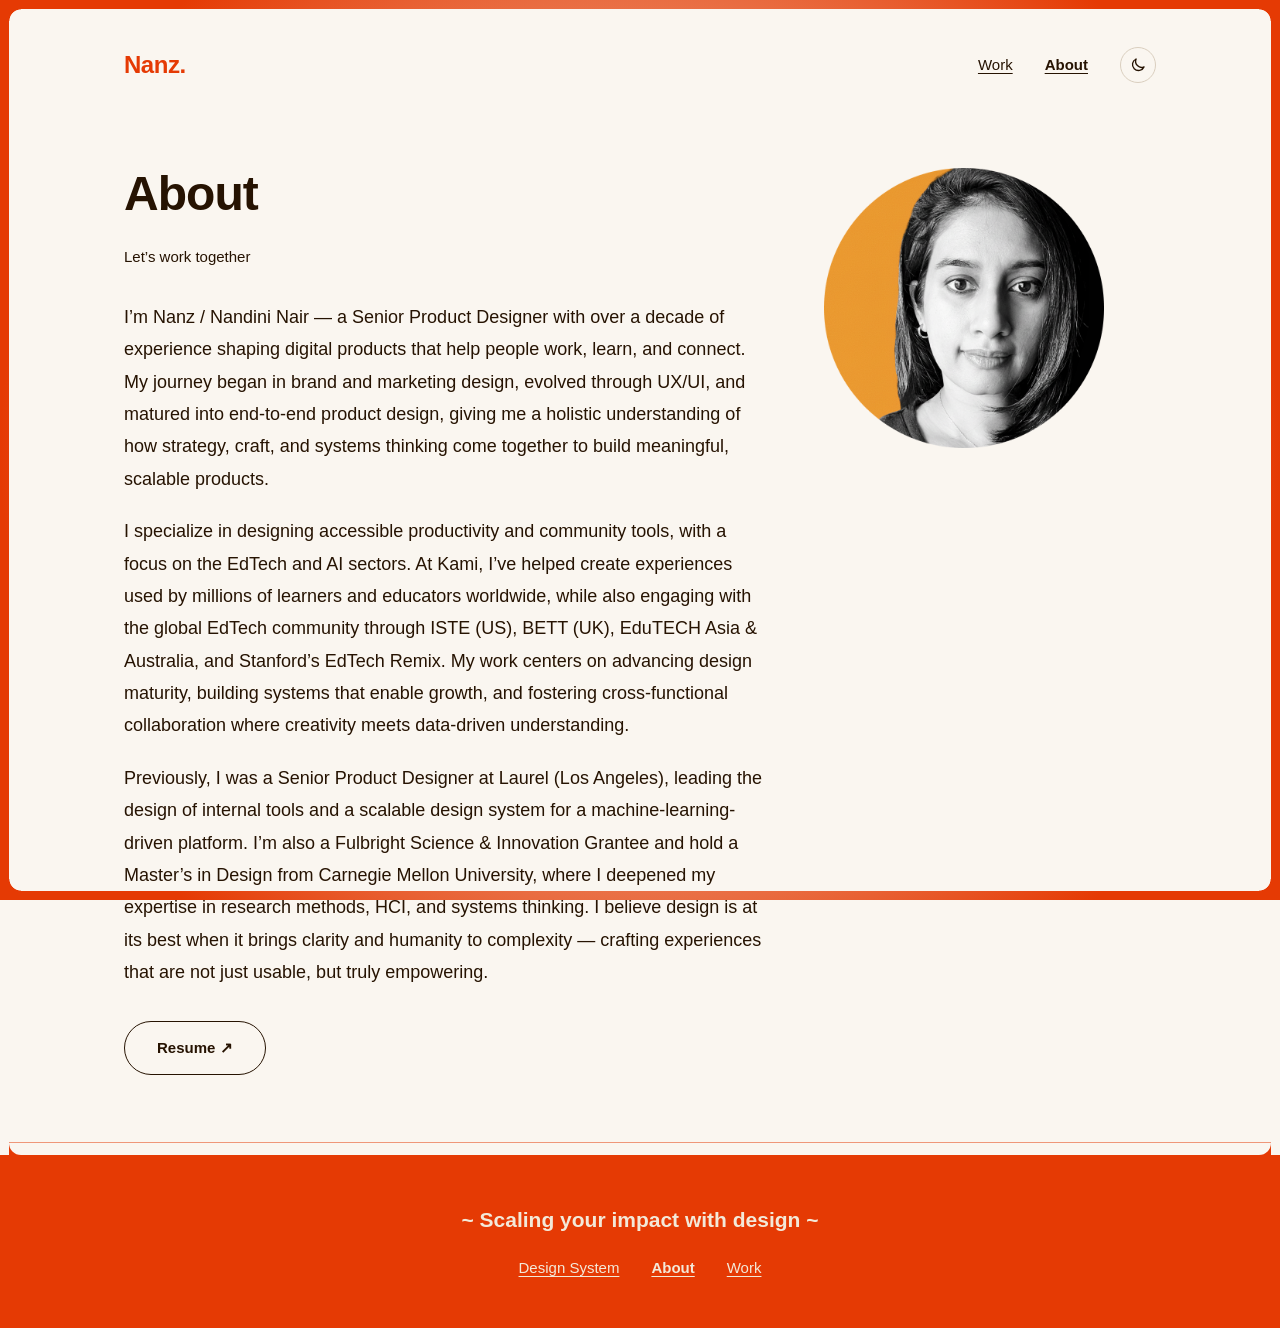
==== commit cae096f1: "Header: replace the name pill with an Orange "Nanz." wordmark - .nav-logo is now a 24px Heavy wordma" ====
--- a/about.html
+++ b/about.html
@@ -18,13 +18,7 @@
   <!-- Navigation -->
   <nav class="nav">
     <div class="nav-inner">
-      <a href="index.html" class="nav-logo">
-        <img src="images/nanz-photo.png" alt="Nanz Nair" class="nav-avatar">
-        <span class="nav-logo-text">
-          <span class="nav-logo-name" data-hover="Nandini Nair">Nanz Nair</span>
-          <span class="nav-logo-role">Product Designer</span>
-        </span>
-      </a>
+      <a href="index.html" class="nav-logo" aria-label="Nanz Nair, home">Nanz.</a>
       <div class="nav-links">
         <a href="index.html#work">Work</a>
         <a href="about.html" aria-current="page">About</a>
--- a/css/tokens.css
+++ b/css/tokens.css
@@ -33,8 +33,9 @@
   --shadow-black: rgba(0, 0, 0, 0.35);
 
   /* ---- Colour roles that don't change with the theme ---- */
-  --color-accent: var(--orange);           /* frame, footer, link-hover highlight; never text */
-  --color-frame-glow: var(--olive);        /* frame gradient colour nearest the cursor */
+  --color-accent: var(--orange);           /* frame, footer, link-hover highlight; never small text */
+  --color-brand: var(--orange);            /* wordmark: large text only (24px+ Heavy) */
+  --color-frame-glow: var(--neutral);        /* frame gradient colour nearest the cursor */
   --color-on-accent: var(--neutral);       /* text on Orange: 3.5:1 */
   --color-inverse: var(--black);           /* footer link hover highlight */
   --color-on-inverse: var(--neutral);
@@ -67,8 +68,9 @@
   --text-secondary: 0.9375rem; /* 15px  Medium: secondary */
   --text-body: 1.125rem;       /* 18px  Medium: body copy */
   --text-title: 1.3125rem;     /* 21px  Heavy: title */
+  --text-heading: 1.5rem;      /* 24px  Heavy: hero headline */
   --text-display-sm: 2.25rem;  /* 36px  Heavy: display on tablet and below */
-  --text-display: 3rem;        /* 48px  Heavy: hero and page titles */
+  --text-display: 3rem;        /* 48px  Heavy: page titles */
 
   --leading-tight: 1.1;
   --leading-snug: 1.3;
@@ -112,7 +114,7 @@
 
   /* ---- Frame ---- */
   --frame: 9px;
-  --frame-radius: 24px;         /* inner corners only */
+  --frame-radius: 12px;         /* inner corners only: Chrome's macOS window corner (~21px) minus --frame, so the band stays even */
   --frame-glow: 50vmax;         /* how far the cursor glow spreads along the frame */
   --frame-follow: 0.2s;         /* how quickly the glow catches up with the cursor */
   --mask-solid: #000;           /* opaque fill for mask layers (only alpha matters) */
@@ -120,6 +122,8 @@
 
   /* ---- Sizes ---- */
   --content-width: 1080px;
+  --gutter: calc(var(--frame) + var(--space-24));  /* side padding, measured from inside the frame */
+  --content-max: calc(var(--content-width) + 2 * var(--frame));  /* keeps the text column 1032px wide */
   --measure: 560px;             /* hero subtitle, card descriptions */
   --measure-wide: 640px;        /* About bio */
   --measure-lede: 720px;        /* style guide intro */
--- a/css/layout.css
+++ b/css/layout.css
@@ -10,7 +10,7 @@
 }
 
 /* Centred content column with side gutters */
-.container { max-width: var(--content-width); margin: 0 auto; padding: 0 var(--space-24); }
+.container { max-width: var(--content-max); margin: 0 auto; padding: 0 var(--gutter); }
 
 /* Vertical rhythm for page sections */
 .section { padding: var(--space-64) 0; }
--- a/css/components.css
+++ b/css/components.css
@@ -71,68 +71,36 @@
 }
 
 /* ===== Navigation =====
-   .nav > .nav-inner > [.nav-logo, .nav-links > (links, .theme-toggle)] */
+   .nav > .nav-inner > [.nav-logo (wordmark), .nav-links > (links, .theme-toggle)] */
 .nav {
   position: sticky;
   top: var(--frame);
+  padding-top: var(--space-24);
   background: var(--color-bg);
   z-index: var(--z-nav);
 }
 
 .nav-inner {
-  max-width: var(--content-width);
+  max-width: var(--content-max);
   margin: 0 auto;
-  padding: 0 var(--space-24);
+  padding: 0 var(--gutter);
   display: flex;
   justify-content: space-between;
   align-items: center;
   height: var(--nav-height);
 }
 
-/* Name pill: avatar + name (swaps to the full name on hover) + role */
+/* Wordmark: "Nanz." in Orange. Large text (24px Heavy), so Orange passes
+   contrast here (3.9:1 light, 4.2:1 dark); not for smaller text. */
 .nav-logo {
-  display: flex;
-  align-items: center;
-  gap: var(--space-12);
+  font-family: var(--font-display);
+  font-size: var(--text-heading);
+  font-weight: var(--weight-heavy);
+  letter-spacing: var(--tracking-tight);
+  line-height: var(--leading-tight);
+  color: var(--color-brand);
   text-decoration: none;
-  color: var(--color-text);
-  background: var(--color-surface);
-  border-radius: var(--radius-pill);
-  padding: var(--space-6) var(--space-20) var(--space-6) var(--space-6);
-  transition: box-shadow 0.2s;
-}
-
-.nav-logo:hover { box-shadow: var(--shadow-sm); }
-
-.nav-avatar {
-  width: var(--avatar);
-  height: var(--avatar);
-  border-radius: var(--radius-round);
-  object-fit: cover;
-  flex-shrink: 0;
-}
-
-.nav-logo-text { display: flex; flex-direction: column; line-height: var(--leading-snug); }
-
-.nav-logo-name {
-  font-weight: var(--weight-heavy);
-  font-size: var(--text-secondary);
-  position: relative;
-}
-
-.nav-logo-name::after {
-  content: attr(data-hover);
-  position: absolute;
-  left: 0;
-  top: 0;
-  opacity: 0;
-  transition: opacity 0.2s;
-}
-
-.nav-logo:hover .nav-logo-name { color: transparent; }
-.nav-logo:hover .nav-logo-name::after { opacity: 1; color: var(--color-text); }
-
-.nav-logo-role { font-size: var(--text-small); font-weight: var(--weight-medium); color: var(--color-text); }
+}
 
 .nav-links { display: flex; align-items: center; gap: var(--space-32); }
 
@@ -168,7 +136,7 @@
 
 .hero-headline {
   font-family: var(--font-display);
-  font-size: var(--text-display);
+  font-size: var(--text-heading);
   font-weight: var(--weight-heavy);
   line-height: var(--leading-tight);
   letter-spacing: var(--tracking-tight);
@@ -201,6 +169,7 @@
 
 .hero-meta { display: flex; align-items: center; gap: var(--space-24); font-size: var(--text-secondary); font-weight: var(--weight-medium); }
 
+.hero-link { white-space: nowrap; }
 .hero-role { color: var(--color-text); }
 .hero-role strong { color: var(--color-text); font-weight: var(--weight-heavy); }
 
@@ -244,6 +213,23 @@
   font-size: var(--text-secondary);
   font-weight: var(--weight-medium);
 }
+
+/* ===== Project list =====
+   Projects by date, newest first: a rule, then date, title and description.
+   <ol class="project-list"> > <li class="project-list__item"> */
+.project-list { list-style: none; border-bottom: 1px solid var(--color-border); }
+.project-list__item { padding: var(--space-32) 0; border-top: 1px solid var(--color-border); }
+.project-list__date { font-size: var(--text-secondary); font-weight: var(--weight-medium); margin-bottom: var(--space-12); }
+
+.project-list__title {
+  font-family: var(--font-display);
+  font-size: var(--text-title);
+  font-weight: var(--weight-heavy);
+  line-height: var(--leading-snug);
+  margin-bottom: var(--space-8);
+}
+
+.project-list__desc { font-size: var(--text-body); line-height: var(--leading-normal); max-width: var(--measure); }
 
 /* ===== Tag ===== */
 .tag {
@@ -454,6 +440,7 @@
 .type-row__meta strong { color: var(--color-text); font-weight: var(--weight-heavy); font-size: var(--text-secondary); }
 .type-row__sample { line-height: var(--leading-snug); min-width: 0; overflow-wrap: anywhere; }
 .type-display { font-family: var(--font-display); font-size: var(--text-display); font-weight: var(--weight-heavy); line-height: var(--leading-tight); letter-spacing: var(--tracking-tight); }
+.type-heading { font-family: var(--font-display); font-size: var(--text-heading); font-weight: var(--weight-heavy); }
 .type-title { font-family: var(--font-display); font-size: var(--text-title); font-weight: var(--weight-heavy); }
 .type-body { font-size: var(--text-body); font-weight: var(--weight-medium); }
 .type-secondary { font-size: var(--text-secondary); font-weight: var(--weight-medium); }
@@ -515,7 +502,7 @@
    Breakpoints are listed in tokens.css; keep these literals in sync. */
 @media (max-width: 768px) {
   .hero { padding: var(--space-64) 0 var(--space-48); }
-  .hero-headline, .page-title, .type-display { font-size: var(--text-display-sm); }
+  .page-title, .type-display { font-size: var(--text-display-sm); }
   .type-row { grid-template-columns: 1fr; gap: var(--space-8); }
   .project-card--large { flex-direction: column; }
   .project-card--large .project-card__info { flex: none; }
@@ -530,7 +517,8 @@
 
 @media (max-width: 480px) {
   .nav-inner { height: var(--nav-height-sm); }
-  .nav-links { gap: var(--space-20); }
+  .nav { padding-top: var(--space-12); }
+  .nav-links { gap: var(--space-16); }
   .hero-meta { flex-direction: column-reverse; align-items: flex-start; gap: var(--space-12); }
   .project-card__info { padding: var(--space-20); }
   .footer-links { gap: var(--space-20); }
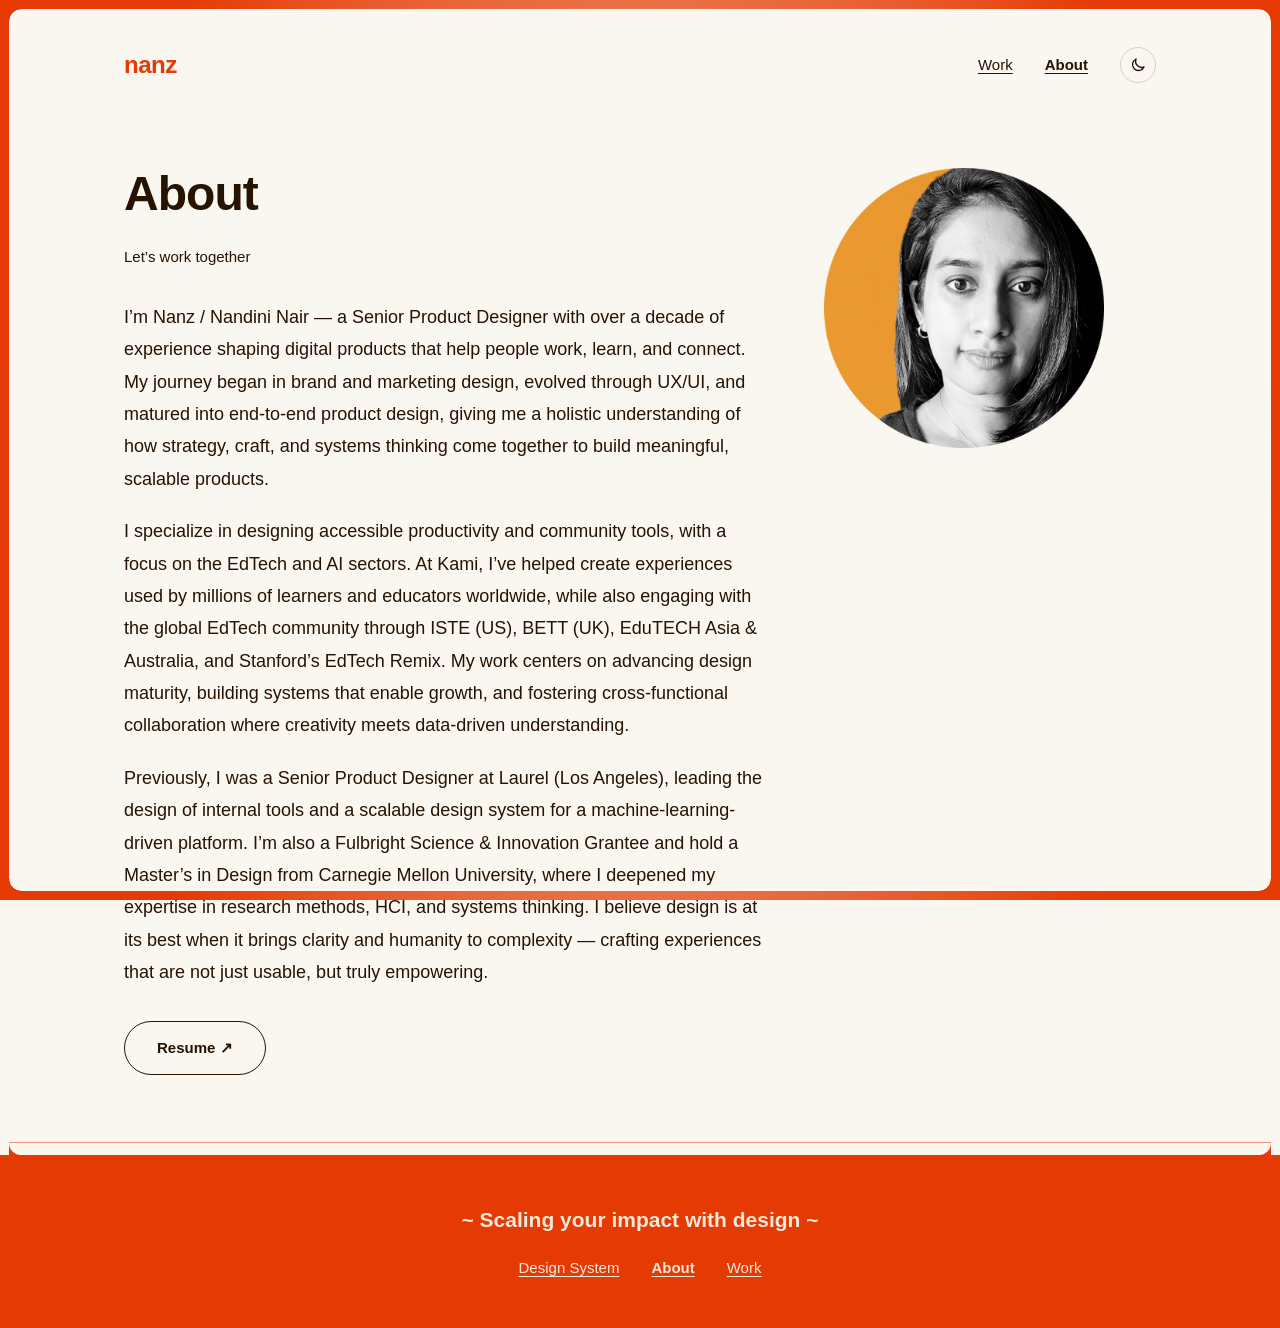
==== commit b1439e9a: "Wordmark: lowercase "nanz", no dot Co-Authored-By: Claude Opus 5.5 <noreply@anthropic.com>" ====
--- a/about.html
+++ b/about.html
@@ -18,7 +18,7 @@
   <!-- Navigation -->
   <nav class="nav">
     <div class="nav-inner">
-      <a href="index.html" class="nav-logo" aria-label="Nanz Nair, home">Nanz.</a>
+      <a href="index.html" class="nav-logo" aria-label="Nanz Nair, home">nanz</a>
       <div class="nav-links">
         <a href="index.html#work">Work</a>
         <a href="about.html" aria-current="page">About</a>
--- a/css/tokens.css
+++ b/css/tokens.css
@@ -123,6 +123,7 @@
   /* ---- Sizes ---- */
   --content-width: 1080px;
   --gutter: calc(var(--frame) + var(--space-24));  /* side padding, measured from inside the frame */
+  --gutter-sm: calc(var(--frame) + var(--space-32));  /* side padding on tablet and phone */
   --content-max: calc(var(--content-width) + 2 * var(--frame));  /* keeps the text column 1032px wide */
   --measure: 560px;             /* hero subtitle, card descriptions */
   --measure-wide: 640px;        /* About bio */
--- a/css/components.css
+++ b/css/components.css
@@ -90,7 +90,7 @@
   height: var(--nav-height);
 }
 
-/* Wordmark: "Nanz." in Orange. Large text (24px Heavy), so Orange passes
+/* Wordmark: "nanz" in Orange. Large text (24px Heavy), so Orange passes
    contrast here (3.9:1 light, 4.2:1 dark); not for smaller text. */
 .nav-logo {
   font-family: var(--font-display);
@@ -501,6 +501,7 @@
 /* ===== Responsive =====
    Breakpoints are listed in tokens.css; keep these literals in sync. */
 @media (max-width: 768px) {
+  .container, .nav-inner { padding: 0 var(--gutter-sm); }
   .hero { padding: var(--space-64) 0 var(--space-48); }
   .page-title, .type-display { font-size: var(--text-display-sm); }
   .type-row { grid-template-columns: 1fr; gap: var(--space-8); }
